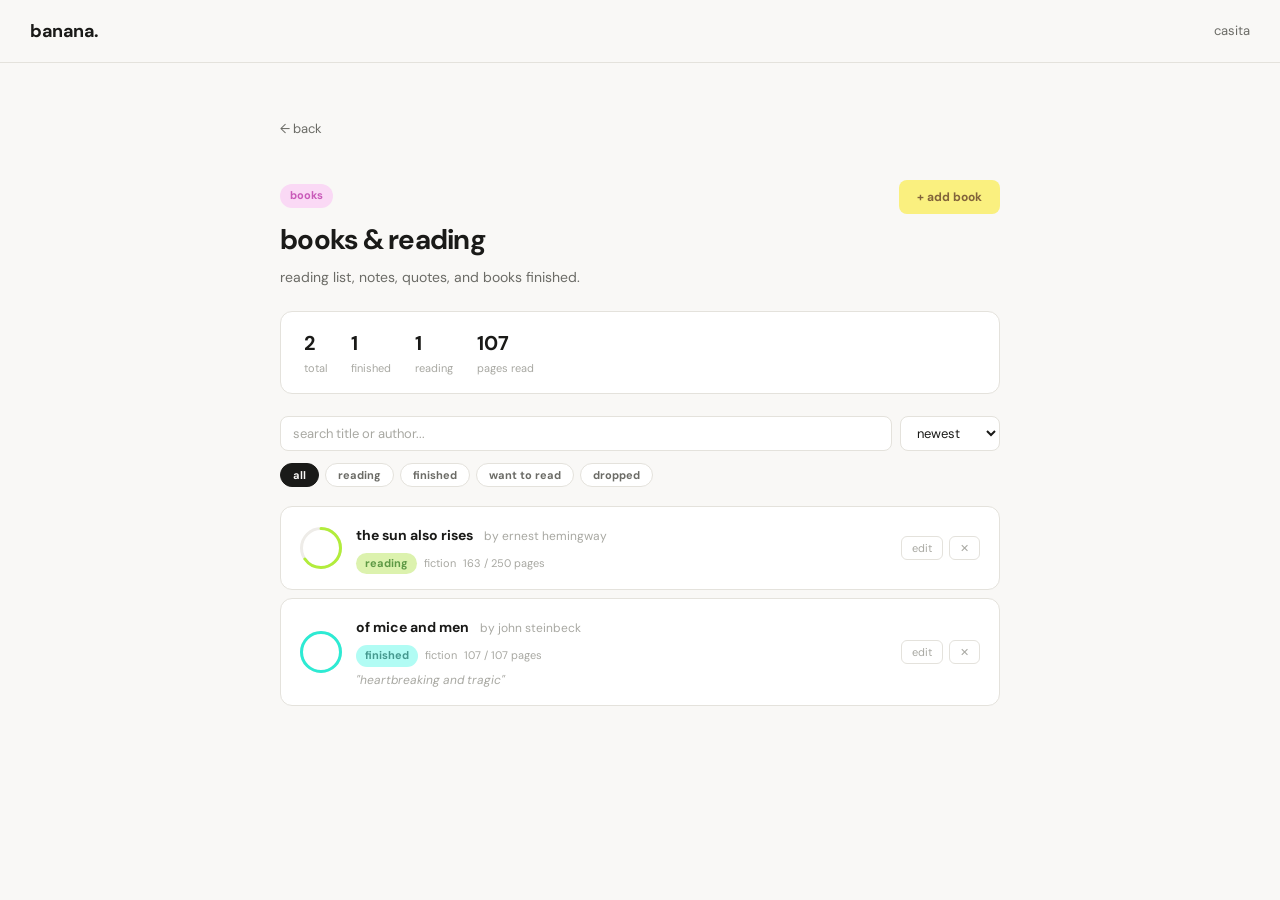
==== books.html @ e79d62d3 "books.html" ====
<!DOCTYPE html>
<html lang="en">
<head>
  <meta charset="UTF-8" />
  <meta name="viewport" content="width=device-width, initial-scale=1.0" />
  <title>banana — books</title>
  <link href="https://fonts.googleapis.com/css2?family=DM+Sans:wght@400;700&display=swap" rel="stylesheet" />
  <link rel="stylesheet" href="style.css" />

  <style>
    *, *::before, *::after {
      box-sizing: border-box; margin: 0; padding: 0;
      text-transform: lowercase;
    }

    :root {
      --font: 'DM Sans', sans-serif;
      --bg: #f9f8f6;
      --surface: #ffffff;
      --border: #e4e2dc;
      --text-primary: #1a1a18;
      --text-secondary: #6b6b66;
      --text-muted: #a8a8a2;
      --books-bg: #fad9f5;
      --books-text: #c95bb9;
      --btn-add-bg: #faf07f;
      --btn-add-text: #82643b;
      
      /* status colors */
      --reading-bg: #dcf2ae; --reading-text: #5e9945;
      --finished-bg: #b1fcf4; --finished-text: #45998f;
      --want-bg: #fad9f5;     --want-text: #c95bb9;
      --dropped-bg: #f1f1ef;  --dropped-text: #6b6b66;
    }

    html { font-family: var(--font); background: var(--bg); color: var(--text-primary); font-size: 15px; line-height: 1.6; }
    body { min-height: 100vh; padding-bottom: 80px; }

    nav {
      display: flex; align-items: center; justify-content: space-between;
      padding: 1.1rem 2rem;
      border-bottom: 1px solid var(--border);
      background: var(--bg);
      position: sticky; top: 0; z-index: 10;
    }
    .nav-logo { font-size: 18px; font-weight: 700; color: var(--text-primary); text-decoration: none; letter-spacing: -0.5px; }
    .nav-links { display: flex; gap: 1.5rem; }
    .nav-links a { font-size: 13px; color: var(--text-secondary); text-decoration: none; transition: color .15s; }
    .nav-links a:hover { color: var(--text-primary); }
    .back-link { display: inline-block; font-size: 13px; color: var(--text-secondary); text-decoration: none; transition: color .15s; margin-bottom: 1.5rem; }
    .back-link:hover { color: var(--text-primary); }

    .page { max-width: 780px; margin: 0 auto; padding: 2.5rem 2rem; }

    .section-header { margin-bottom: 2rem; }
    .section-label {
      display: inline-block; font-size: 11px; font-weight: 700;
      padding: 3px 10px; border-radius: 20px; margin-bottom: 10px;
      background: var(--books-bg); color: var(--books-text);
    }
    .section-header h1 { font-size: 28px; font-weight: 700; letter-spacing: -0.75px; margin-bottom: 4px; }
    .section-header p { font-size: 14px; color: var(--text-secondary); }

    .header-row { display: flex; align-items: flex-start; justify-content: space-between; gap: 16px; flex-wrap: wrap; margin-bottom: 1.5rem; }

    .stats {
      display: flex; gap: 24px; flex-wrap: wrap;
      background: var(--surface); border: 1px solid var(--border);
      border-radius: 12px; padding: 1rem 1.5rem;
      margin-bottom: 1.5rem;
    }
    .stat-num { font-size: 20px; font-weight: 700; }
    .stat-label { font-size: 11px; color: var(--text-muted); margin-top: 1px; }

    .controls { display: flex; gap: 8px; flex-wrap: wrap; margin-bottom: 12px; }
    .controls input, .controls select {
      background: var(--surface); border: 1px solid var(--border);
      border-radius: 8px; padding: 7px 12px;
      color: var(--text-primary); font-family: var(--font); font-size: 13px;
      outline: none; cursor: pointer; transition: border-color .15s;
    }
    .controls input { flex-grow: 1; min-width: 140px; cursor: text; }
    .controls input:focus, .controls select:focus { border-color: #c8c6c0; }
    .controls input::placeholder { color: var(--text-muted); }

    .filters { display: flex; gap: 6px; flex-wrap: wrap; margin-bottom: 1.25rem; }
    .pill {
      font-size: 11px; font-weight: 700; padding: 4px 12px;
      border-radius: 20px; border: 1px solid var(--border);
      color: var(--text-secondary); background: var(--surface);
      font-family: var(--font); cursor: pointer; transition: all .15s;
      text-transform: lowercase;
    }
    .pill:hover { border-color: #c8c6c0; color: var(--text-primary); }
    .pill.active { background: var(--text-primary); color: var(--bg); border-color: var(--text-primary); }

    .book-list { display: flex; flex-direction: column; gap: 8px; }

    .book-card {
      background: var(--surface); border: 1px solid var(--border);
      border-radius: 12px; padding: 1rem 1.25rem;
      display: flex; gap: 14px; align-items: center;
      transition: border-color .15s, transform .1s;
    }
    .book-card:hover { border-color: #c8c6c0; transform: translateY(-1px); }

    .ring-bg  { fill: none; stroke: #eeece8; }
    .ring-fill { fill: none; stroke-linecap: round; transition: stroke-dashoffset .5s ease; }

    .book-info { flex: 1; min-width: 0; }
    .book-title { font-weight: 700; font-size: 14px; color: var(--text-primary); }
    .book-author { font-size: 12px; color: var(--text-muted); margin-left: 7px; }
    .book-meta { display: flex; gap: 7px; margin-top: 5px; flex-wrap: wrap; align-items: center; }

    .tag {
      display: inline-block; font-size: 11px; font-weight: 700;
      padding: 2px 9px; border-radius: 20px; text-transform: lowercase;
    }
    .tag-reading  { background: var(--reading-bg);  color: var(--reading-text); }
    .tag-finished { background: var(--finished-bg); color: var(--finished-text); }
    .tag-want     { background: var(--want-bg);     color: var(--want-text); }
    .tag-dropped  { background: var(--dropped-bg);  color: var(--dropped-text); }

    .book-genre, .book-pages { font-size: 11px; color: var(--text-muted); }
    .book-notes { font-size: 12px; color: var(--text-muted); font-style: italic; margin-top: 4px; }

    .book-actions { display: flex; gap: 6px; flex-shrink: 0; }
    .btn-sm {
      background: transparent; border: 1px solid var(--border); border-radius: 6px;
      padding: 4px 10px; color: var(--text-muted); font-family: var(--font);
      font-size: 11px; cursor: pointer; transition: all .15s; text-transform: lowercase;
    }
    .btn-sm:hover { color: var(--text-primary); border-color: #c8c6c0; }
    .btn-sm.del:hover { color: #c0392b; border-color: #c0392b; }

    .empty { text-align: center; color: var(--text-muted); padding: 50px 0; font-size: 13px; }

    .btn-add {
      background: var(--btn-add-bg); color: var(--btn-add-text);
      border: none; border-radius: 8px; padding: 9px 18px;
      font-family: var(--font); font-weight: 700; font-size: 12px;
      cursor: pointer; transition: opacity .15s; white-space: nowrap;
      text-transform: lowercase;
    }
    .btn-add:hover { opacity: .8; }

    .overlay {
      position: fixed; inset: 0; background: rgba(26,26,24,.4);
      display: flex; align-items: center; justify-content: center;
      z-index: 100; padding: 20px;
      opacity: 0; pointer-events: none; transition: opacity .2s;
    }
    .overlay.open { opacity: 1; pointer-events: all; }

    .modal {
      background: var(--surface); border: 1px solid var(--border);
      border-radius: 14px; padding: 28px;
      width: 100%; max-width: 440px; max-height: 90vh; overflow-y: auto;
      transform: translateY(10px); transition: transform .2s;
    }
    .overlay.open .modal { transform: translateY(0); }

    .modal h2 { font-size: 18px; font-weight: 700; margin-bottom: 20px; color: var(--text-primary); }

    .field { margin-bottom: 14px; }
    .field label { display: block; font-size: 11px; color: var(--text-muted); margin-bottom: 5px; letter-spacing: 0.2px; }
    .field input, .field select, .field textarea {
      width: 100%; background: var(--bg); border: 1px solid var(--border);
      border-radius: 8px; padding: 8px 11px;
      color: var(--text-primary); font-family: var(--font); font-size: 13px;
      outline: none; transition: border-color .15s;
    }
    .field input:focus, .field select:focus, .field textarea:focus { border-color: #c8c6c0; }
    .field textarea { resize: vertical; }
    .field input[type="range"] { padding: 0; border: none; background: transparent; accent-color: var(--btn-add-text); }

    .field-row { display: grid; grid-template-columns: 1fr 1fr; gap: 12px; }

    .modal-actions { display: flex; gap: 8px; margin-top: 20px; }
    .btn-submit {
      flex: 1; background: var(--btn-add-bg); color: var(--btn-add-text);
      border: none; border-radius: 8px; padding: 10px;
      font-family: var(--font); font-weight: 700; font-size: 13px;
      cursor: pointer; transition: opacity .15s; text-transform: lowercase;
    }
    .btn-submit:hover { opacity: .8; }
    .btn-cancel {
      background: var(--bg); color: var(--text-secondary); border: 1px solid var(--border);
      border-radius: 8px; padding: 10px 16px; font-family: var(--font);
      font-size: 13px; cursor: pointer; text-transform: lowercase;
    }
    .btn-cancel:hover { border-color: #c8c6c0; }

    @media (max-width: 500px) {
      .page { padding: 1.5rem 1.25rem; }
      nav { padding: 1rem 1.25rem; }
      .field-row { grid-template-columns: 1fr; }
    }
  </style>
</head>
<body>

<nav>
  <a class="nav-logo" href="index.html">banana.</a>
  <div class="nav-links">
    <a href="index.html">casita</a>
  </div>
</nav>

<div class="page">

  <a href="index.html" class="back-link">← back</a>

  <div class="header-row">
    <div class="section-header" style="margin-bottom:0">
      <span class="section-label">books</span>
      <h1>books & reading</h1>
      <p>reading list, notes, quotes, and books finished.</p>
    </div>
    <button class="btn-add" onclick="openModal()" style="margin-top:18px">+ add book</button>
  </div>

  <div class="stats">
    <div><div class="stat-num" id="stat-total">0</div><div class="stat-label">total</div></div>
    <div><div class="stat-num" id="stat-finished">0</div><div class="stat-label">finished</div></div>
    <div><div class="stat-num" id="stat-reading">0</div><div class="stat-label">reading</div></div>
    <div><div class="stat-num" id="stat-pages">0</div><div class="stat-label">pages read</div></div>
  </div>

  <div class="controls">
    <input type="text" id="search-input" placeholder="search title or author..." oninput="render()" />
    <select id="sort-select" onchange="render()">
      <option value="dateAdded">newest</option>
      <option value="title">title a–z</option>
      <option value="progress">progress</option>
    </select>
  </div>

  <div class="filters">
    <button class="pill active" data-filter="all" onclick="setFilter(this)">all</button>
    <button class="pill" data-filter="reading" onclick="setFilter(this)">reading</button>
    <button class="pill" data-filter="finished" onclick="setFilter(this)">finished</button>
    <button class="pill" data-filter="want to read" onclick="setFilter(this)">want to read</button>
    <button class="pill" data-filter="dropped" onclick="setFilter(this)">dropped</button>
  </div>

  <div class="book-list" id="book-list"></div>

</div>

<!-- modal -->
<div class="overlay" id="overlay" onclick="handleOverlayClick(event)">
  <div class="modal">
    <h2 id="modal-title">add a book</h2>

    <div class="field">
      <label>title *</label>
      <input type="text" id="f-title" placeholder="book title" />
    </div>
    <div class="field">
      <label>author</label>
      <input type="text" id="f-author" placeholder="author name" />
    </div>
    <div class="field-row">
      <div class="field">
        <label>genre</label>
        <select id="f-genre">
          <option>fiction</option><option>nonfiction</option><option>memoir</option>
          <option>sci-fi</option><option>fantasy</option><option>mystery</option>
          <option>romance</option><option>history</option><option>self-help</option>
          <option>poetry</option><option>nursing</option><option>other</option>
        </select>
      </div>
      <div class="field">
        <label>status</label>
        <select id="f-status">
          <option value="want to read">want to read</option>
          <option value="reading">reading</option>
          <option value="finished">finished</option>
          <option value="dropped">dropped</option>
        </select>
      </div>
    </div>
    <div class="field">
      <label>total pages</label>
      <input type="number" id="f-pages" placeholder="e.g. 320" min="0" />
    </div>
    <div class="field">
      <label id="progress-label">progress — 0%</label>
      <input type="range" id="f-progress" min="0" max="100" value="0"
        oninput="document.getElementById('progress-label').textContent = 'progress — ' + this.value + '%'" />
    </div>
    <div class="field">
      <label>notes</label>
      <textarea id="f-notes" rows="3" placeholder="thoughts, quotes, feelings..."></textarea>
    </div>

    <div class="modal-actions">
      <button class="btn-submit" id="btn-submit" onclick="submitForm()">add to log</button>
      <button class="btn-cancel" onclick="closeModal()">cancel</button>
    </div>
  </div>
</div>

<script>
  const STORAGE_KEY = 'banana-books';
  let books = [], editId = null, activeFilter = 'all', nextId = 1;

  function load() {
    try {
      const raw = localStorage.getItem(STORAGE_KEY);
      if (raw) {
        books = JSON.parse(raw);
        nextId = Math.max(...books.map(b => b.id), 0) + 1;
      } else {
        books = [
          { id: 1, title: "Of Mice and Men", author: "John Steinbeck", genre: "fiction", status: "finished", progress: 100, totalPages: 107, notes: "heartbreaking and tragic", dateAdded: "2026-01-10" },
          { id: 2, title: "The Sun Also Rises", author: "Ernest Hemingway", genre: "fiction", status: "reading", progress: 65, totalPages: 250, notes: "", dateAdded: "2026-04-27" },
        ];
        nextId = 3; save();
      }
    } catch(e) { books = []; }
  }

  function save() { localStorage.setItem(STORAGE_KEY, JSON.stringify(books)); }

  function setFilter(el) {
    document.querySelectorAll('.pill').forEach(p => p.classList.remove('active'));
    el.classList.add('active');
    activeFilter = el.dataset.filter;
    render();
  }

  function ring(pct) {
    const size = 42, stroke = 3, r = (size - stroke) / 2;
    const circ = 2 * Math.PI * r;
    const offset = circ - (pct / 100) * circ;
    const color = pct === 100 ? '#2debd4' : '#b2ed3b';
    return `<svg width="${size}" height="${size}" style="transform:rotate(-90deg);flex-shrink:0">
      <circle class="ring-bg" cx="${size/2}" cy="${size/2}" r="${r}" stroke-width="${stroke}"/>
      <circle class="ring-fill" cx="${size/2}" cy="${size/2}" r="${r}" stroke="${color}" stroke-width="${stroke}"
        stroke-dasharray="${circ}" stroke-dashoffset="${offset}"/>
    </svg>`;
  }

  function tagClass(s) {
    return { reading:'tag-reading', finished:'tag-finished', 'want to read':'tag-want', dropped:'tag-dropped' }[s] || '';
  }

  function render() {
    const search = document.getElementById('search-input').value.toLowerCase();
    const sort   = document.getElementById('sort-select').value;
    let visible  = books
      .filter(b => activeFilter === 'all' || b.status === activeFilter)
      .filter(b => b.title.toLowerCase().includes(search) || (b.author||'').toLowerCase().includes(search));
    visible.sort((a,b) => {
      if (sort === 'dateAdded') return b.dateAdded.localeCompare(a.dateAdded);
      if (sort === 'title')     return a.title.localeCompare(b.title);
      if (sort === 'progress')  return b.progress - a.progress;
    });

    const list = document.getElementById('book-list');
    list.innerHTML = visible.length === 0
      ? '<div class="empty">no books here yet.</div>'
      : visible.map(b => {
          const pagesText = b.totalPages > 0
            ? `${b.status==='finished' ? b.totalPages : Math.round(b.totalPages * b.progress / 100)} / ${b.totalPages} pages`
            : '';
          return `<div class="book-card">
            ${ring(b.progress)}
            <div class="book-info">
              <div>
                <span class="book-title">${b.title}</span>
                ${b.author ? `<span class="book-author">by ${b.author}</span>` : ''}
              </div>
              <div class="book-meta">
                <span class="tag ${tagClass(b.status)}">${b.status}</span>
                ${b.genre ? `<span class="book-genre">${b.genre}</span>` : ''}
                ${pagesText ? `<span class="book-pages">${pagesText}</span>` : ''}
              </div>
              ${b.notes ? `<div class="book-notes">"${b.notes}"</div>` : ''}
            </div>
            <div class="book-actions">
              <button class="btn-sm" onclick="openEdit(${b.id})">edit</button>
              <button class="btn-sm del" onclick="deleteBook(${b.id})">✕</button>
            </div>
          </div>`;
        }).join('');

    document.getElementById('stat-total').textContent    = books.length;
    document.getElementById('stat-finished').textContent = books.filter(b=>b.status==='finished').length;
    document.getElementById('stat-reading').textContent  = books.filter(b=>b.status==='reading').length;
    document.getElementById('stat-pages').textContent    = books.reduce((s,b)=>s+(b.status==='finished'?(b.totalPages||0):0),0).toLocaleString();
  }

  function openModal() {
    editId = null;
    document.getElementById('modal-title').textContent  = 'add a book';
    document.getElementById('btn-submit').textContent   = 'add to log';
    document.getElementById('f-title').value    = '';
    document.getElementById('f-author').value   = '';
    document.getElementById('f-genre').value    = 'fiction';
    document.getElementById('f-status').value   = 'want to read';
    document.getElementById('f-pages').value    = '';
    document.getElementById('f-progress').value = 0;
    document.getElementById('progress-label').textContent = 'progress — 0%';
    document.getElementById('f-notes').value    = '';
    document.getElementById('overlay').classList.add('open');
    document.getElementById('f-title').focus();
  }

  function openEdit(id) {
    const b = books.find(x=>x.id===id); if (!b) return;
    editId = id;
    document.getElementById('modal-title').textContent  = 'edit book';
    document.getElementById('btn-submit').textContent   = 'save changes';
    document.getElementById('f-title').value    = b.title;
    document.getElementById('f-author').value   = b.author||'';
    document.getElementById('f-genre').value    = b.genre||'fiction';
    document.getElementById('f-status').value   = b.status;
    document.getElementById('f-pages').value    = b.totalPages||'';
    document.getElementById('f-progress').value = b.progress||0;
    document.getElementById('progress-label').textContent = 'progress — '+(b.progress||0)+'%';
    document.getElementById('f-notes').value    = b.notes||'';
    document.getElementById('overlay').classList.add('open');
  }

  function closeModal() { document.getElementById('overlay').classList.remove('open'); }
  function handleOverlayClick(e) { if (e.target===document.getElementById('overlay')) closeModal(); }

  function submitForm() {
    const title = document.getElementById('f-title').value.trim();
    if (!title) { document.getElementById('f-title').focus(); return; }
    const entry = {
      title,
      author:     document.getElementById('f-author').value.trim(),
      genre:      document.getElementById('f-genre').value,
      status:     document.getElementById('f-status').value,
      totalPages: parseInt(document.getElementById('f-pages').value)||0,
      progress:   parseInt(document.getElementById('f-progress').value)||0,
      notes:      document.getElementById('f-notes').value.trim(),
    };
    if (editId !== null) {
      books = books.map(b => b.id===editId ? {...b,...entry} : b);
    } else {
      books.push({...entry, id: nextId++, dateAdded: new Date().toISOString().slice(0,10)});
    }
    save(); closeModal(); render();
  }

  function deleteBook(id) { books = books.filter(b=>b.id!==id); save(); render(); }

  load(); render();
</script>
</body>
</html>
---- style.css ----
/* banana — shared styles */

@import url('https://fonts.googleapis.com/css2?family=DM+Sans:wght@400;700&display=swap');

*, *::before, *::after {
  box-sizing: border-box;
  margin: 0;
  padding: 0;
  text-transform: lowercase;
}

:root {
  --font: 'DM Sans', sans-serif;
  --bg: #f9f8f6;
  --surface: #ffffff;
  --border: #e4e2dc;
  --text-primary: #1a1a18;
  --text-secondary: #6b6b66;
  --text-muted: #a8a8a2;

  /* section accent colors */
  --health-bg: #EAF3DE;
  --health-text: #3B6D11;
  --work-bg: #E6F1FB;
  --work-text: #185FA5;
  --projects-bg: #EEEDFE;
  --projects-text: #3C3489;
  --goals-bg: #FAEEDA;
  --goals-text: #854F0B;
  --books-bg: #fad9f5;
  --books-text: #c95bb9;
}

body {
  font-family: var(--font);
  background: var(--bg);
  color: var(--text-primary);
  font-size: 16px;
  line-height: 1.6;
  min-height: 100vh;
}

/* layout */
.page {
  max-width: 780px;
  margin: 0 auto;
  padding: 0 2rem 2.5rem;
}

/* nav */
nav {
  display: flex;
  align-items: center;
  justify-content: space-between;
  padding: 1.1rem 2rem;
  border-bottom: 1px solid var(--border);
  background: var(--bg);
  position: sticky;
  top: 0;
  z-index: 10;
  margin-bottom: 0;
}

.nav-logo {
  font-size: 18px;
  font-weight: 700;
  color: var(--text-primary);
  text-decoration: none;
  letter-spacing: -0.5px;
}

.nav-links {
  display: flex;
  gap: 1.5rem;
}

.nav-links a {
  font-size: 13px;
  color: var(--text-secondary);
  text-decoration: none;
  transition: color 0.15s;
}

.nav-links a:hover {
  color: var(--text-primary);
}

/* datetime bar */
.datetime-bar {
  display: flex;
  align-items: baseline;
  gap: 12px;
  padding: 1rem 1.5rem;
  background: var(--surface);
  border: 1px solid var(--border);
  border-radius: 12px;
  margin-bottom: 2.5rem;
}

.dt-time {
  font-size: 30px;
  font-weight: 700;
  color: var(--text-primary);
  letter-spacing: -1px;
  font-variant-numeric: tabular-nums;
}

.dt-sep {
  font-size: 22px;
  color: var(--border);
}

.dt-date {
  font-size: 14px;
  color: var(--text-secondary);
}

/* page header */
.page-header {
  margin-bottom: 2.5rem;
}

.page-header h1 {
  font-size: 30px;
  font-weight: 700;
  color: var(--text-primary);
  letter-spacing: -0.75px;
  margin-bottom: 4px;
}

.page-header p {
  font-size: 15px;
  color: var(--text-secondary);
}

/* cards grid */
.grid {
  display: grid;
  grid-template-columns: repeat(auto-fit, minmax(200px, 1fr));
  gap: 14px;
}

.card {
  background: var(--surface);
  border: 1px solid var(--border);
  border-radius: 12px;
  padding: 1.25rem;
  cursor: pointer;
  text-decoration: none;
  display: block;
  transition: border-color 0.15s, transform 0.1s;
}

.card:hover {
  border-color: #c8c6c0;
  transform: translateY(-1px);
}

.card-title {
  font-size: 15px;
  font-weight: 700;
  color: var(--text-primary);
  margin-bottom: 6px;
}

.card-desc {
  font-size: 12px;
  color: var(--text-secondary);
  line-height: 1.55;
  margin-bottom: 16px;
}

/* tags */
.tag {
  display: inline-block;
  font-size: 11px;
  font-weight: 700;
  padding: 3px 10px;
  border-radius: 20px;
}

.tag-health   { background: var(--health-bg);   color: var(--health-text); }
.tag-work     { background: var(--work-bg);     color: var(--work-text); }
.tag-projects { background: var(--projects-bg); color: var(--projects-text); }
.tag-goals    { background: var(--goals-bg);    color: var(--goals-text); }
.tag-books    { background: var(--books-bg);    color: var(--books-text); }
.tag-nursing  { background: #E6F1FB;            color: #185FA5; }

/* section page header accent bar */
.section-header {
  margin-bottom: 2rem;
  margin-top: 1.25rem;
}

.section-label {
  display: inline-block;
  font-size: 11px;
  font-weight: 700;
  padding: 3px 10px;
  border-radius: 20px;
  margin-bottom: 10px;
}

.section-header h1 {
  font-size: 30px;
  font-weight: 700;
  color: var(--text-primary);
  letter-spacing: -0.75px;
  margin-bottom: 4px;
}

.section-header p {
  font-size: 15px;
  color: var(--text-secondary);
}

/* back link */
.back-link {
  display: inline-flex;
  align-items: center;
  gap: 6px;
  font-size: 13px;
  color: var(--text-secondary);
  text-decoration: none;
  margin-top: 1.25rem;
  margin-bottom: 0.75rem;
  transition: color 0.15s;
}

.back-link:hover {
  color: var(--text-primary);
}

/* content surface */
.surface {
  background: var(--surface);
  border: 1px solid var(--border);
  border-radius: 12px;
  padding: 1.5rem;
  margin-bottom: 1rem;
}

.surface h2 {
  font-size: 16px;
  font-weight: 700;
  color: var(--text-primary);
  margin-bottom: 0.75rem;
}

.surface p {
  font-size: 14px;
  color: var(--text-secondary);
  line-height: 1.6;
}

/* divider */
hr {
  border: none;
  border-top: 1px solid var(--border);
  margin: 1.5rem 0;
}

/* responsive */
@media (max-width: 480px) {
  .page { padding: 0 1.25rem 2.5rem; }
  nav { padding: 1rem 1.25rem; }
  .dt-time { font-size: 24px; }
  .page-header h1 { font-size: 24px; }
}
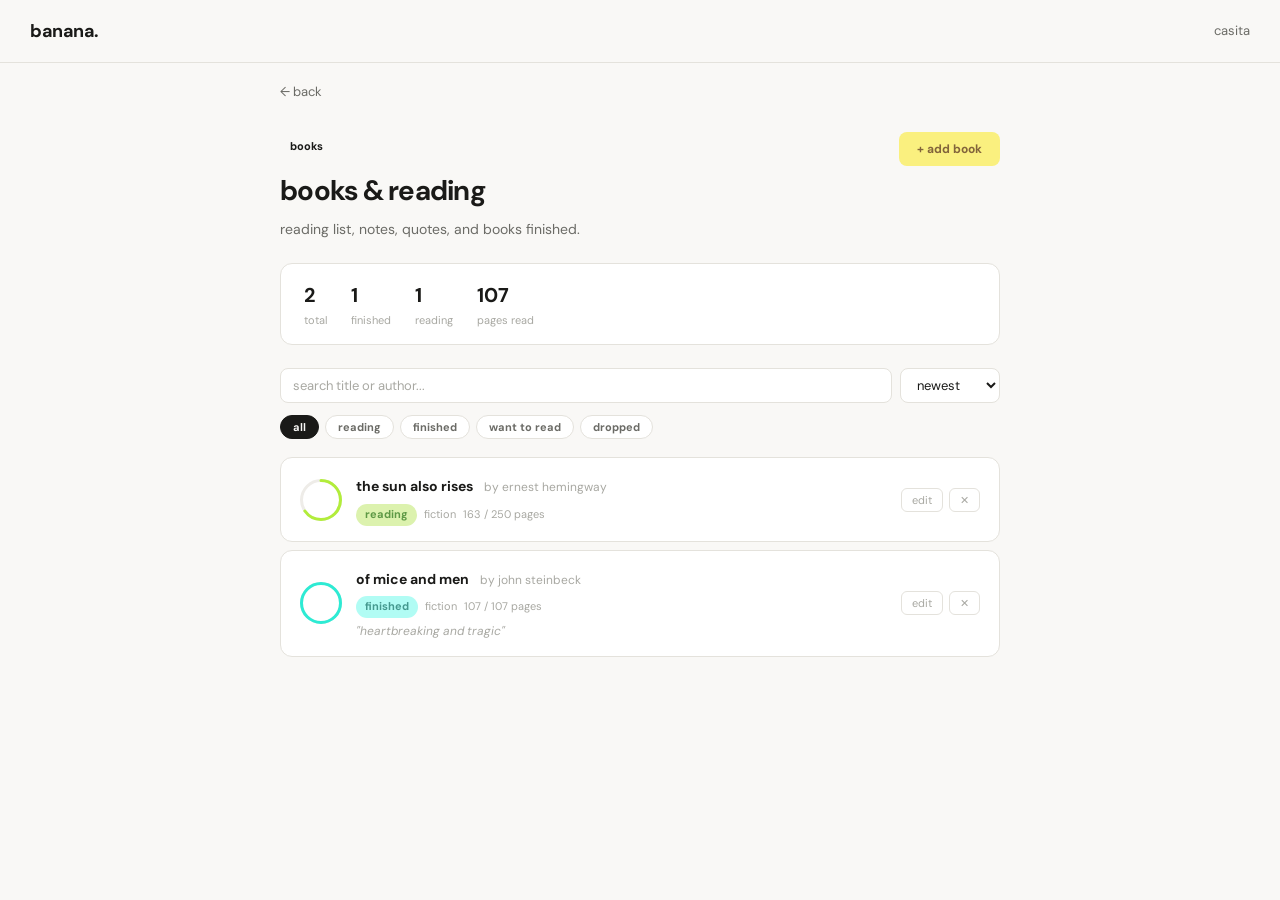
==== commit 65d69e54: "books.html" ====
--- a/books.html
+++ b/books.html
@@ -36,28 +36,7 @@
     html { font-family: var(--font); background: var(--bg); color: var(--text-primary); font-size: 15px; line-height: 1.6; }
     body { min-height: 100vh; padding-bottom: 80px; }
 
-    nav {
-      display: flex; align-items: center; justify-content: space-between;
-      padding: 1.1rem 2rem;
-      border-bottom: 1px solid var(--border);
-      background: var(--bg);
-      position: sticky; top: 0; z-index: 10;
-    }
-    .nav-logo { font-size: 18px; font-weight: 700; color: var(--text-primary); text-decoration: none; letter-spacing: -0.5px; }
-    .nav-links { display: flex; gap: 1.5rem; }
-    .nav-links a { font-size: 13px; color: var(--text-secondary); text-decoration: none; transition: color .15s; }
-    .nav-links a:hover { color: var(--text-primary); }
-    .back-link { display: inline-block; font-size: 13px; color: var(--text-secondary); text-decoration: none; transition: color .15s; margin-bottom: 1.5rem; }
-    .back-link:hover { color: var(--text-primary); }
-
-    .page { max-width: 780px; margin: 0 auto; padding: 2.5rem 2rem; }
-
-    .section-header { margin-bottom: 2rem; }
-    .section-label {
-      display: inline-block; font-size: 11px; font-weight: 700;
-      padding: 3px 10px; border-radius: 20px; margin-bottom: 10px;
-      background: var(--books-bg); color: var(--books-text);
-    }
+    
     .section-header h1 { font-size: 28px; font-weight: 700; letter-spacing: -0.75px; margin-bottom: 4px; }
     .section-header p { font-size: 14px; color: var(--text-secondary); }
 
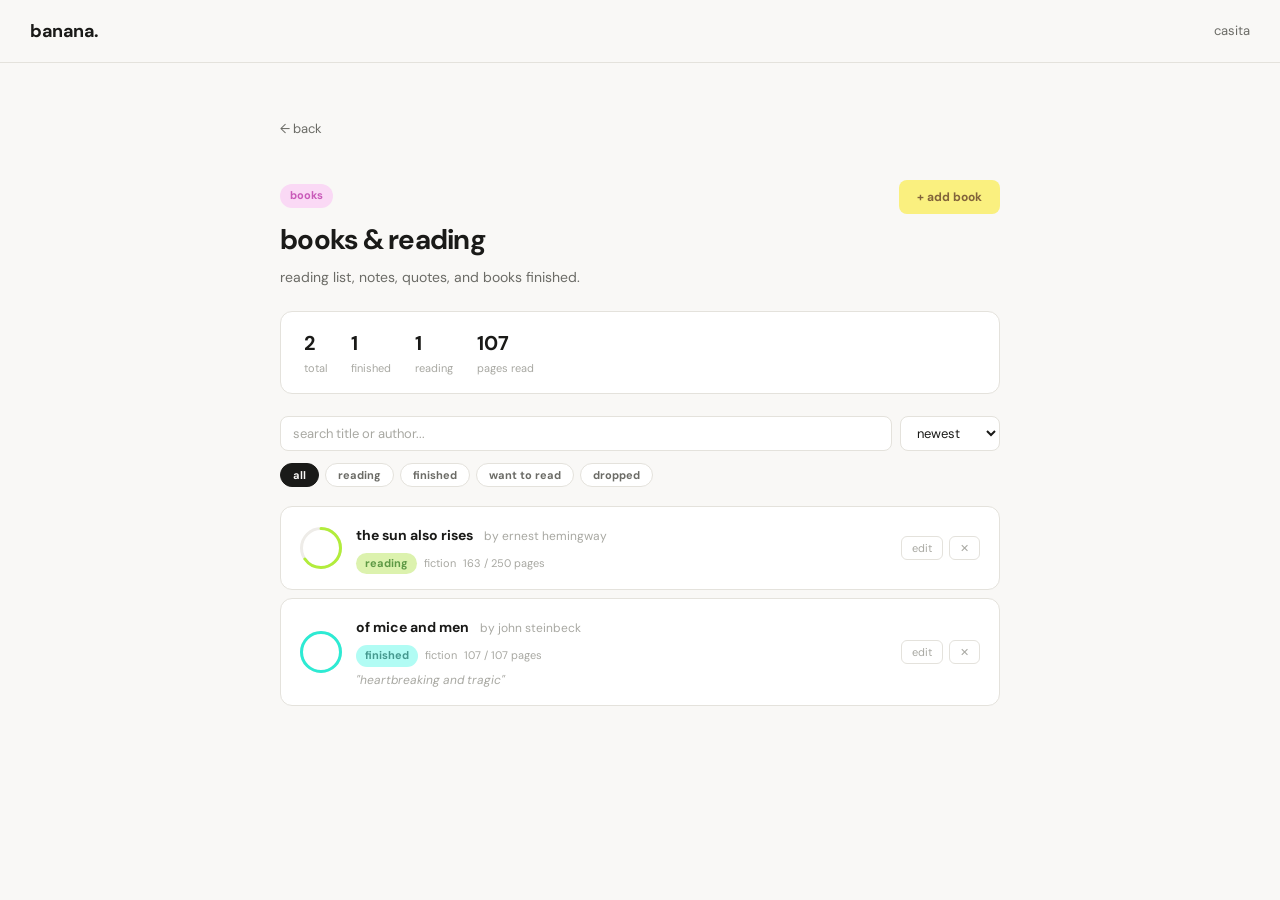
==== commit 4bbd901d: "books.html" ====
--- a/books.html
+++ b/books.html
@@ -36,7 +36,28 @@
     html { font-family: var(--font); background: var(--bg); color: var(--text-primary); font-size: 15px; line-height: 1.6; }
     body { min-height: 100vh; padding-bottom: 80px; }
 
-    
+    nav {
+      display: flex; align-items: center; justify-content: space-between;
+      padding: 1.1rem 2rem;
+      border-bottom: 1px solid var(--border);
+      background: var(--bg);
+      position: sticky; top: 0; z-index: 10;
+    }
+    .nav-logo { font-size: 18px; font-weight: 700; color: var(--text-primary); text-decoration: none; letter-spacing: -0.5px; }
+    .nav-links { display: flex; gap: 1.5rem; }
+    .nav-links a { font-size: 13px; color: var(--text-secondary); text-decoration: none; transition: color .15s; }
+    .nav-links a:hover { color: var(--text-primary); }
+    .back-link { display: inline-block; font-size: 13px; color: var(--text-secondary); text-decoration: none; transition: color .15s; margin-bottom: 1.5rem; }
+    .back-link:hover { color: var(--text-primary); }
+
+    .page { max-width: 780px; margin: 0 auto; padding: 2.5rem 2rem; }
+
+    .section-header { margin-bottom: 2rem; }
+    .section-label {
+      display: inline-block; font-size: 11px; font-weight: 700;
+      padding: 3px 10px; border-radius: 20px; margin-bottom: 10px;
+      background: var(--books-bg); color: var(--books-text);
+    }
     .section-header h1 { font-size: 28px; font-weight: 700; letter-spacing: -0.75px; margin-bottom: 4px; }
     .section-header p { font-size: 14px; color: var(--text-secondary); }
 
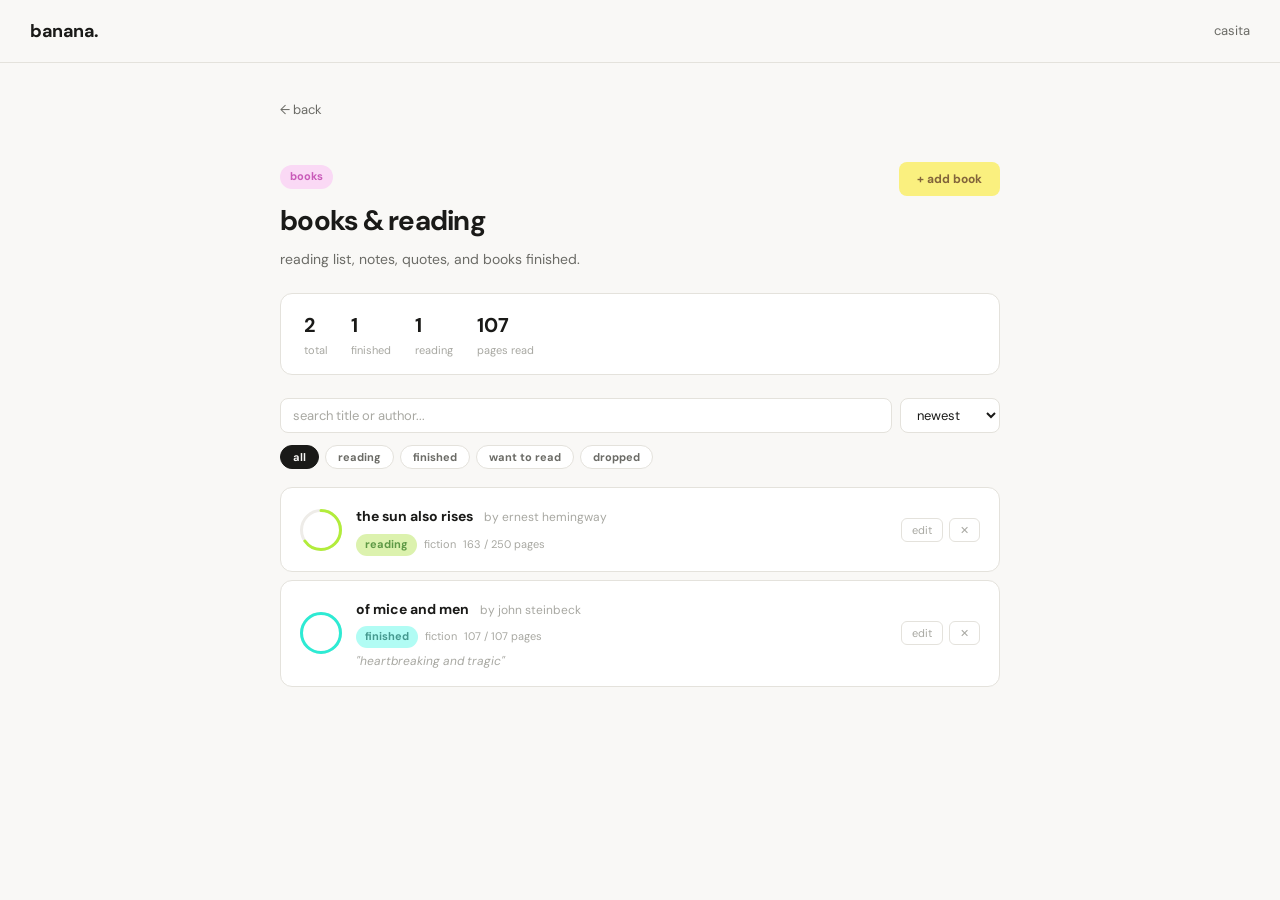
==== commit 558d6c02: "books.html" ====
--- a/books.html
+++ b/books.html
@@ -50,7 +50,8 @@
     .back-link { display: inline-block; font-size: 13px; color: var(--text-secondary); text-decoration: none; transition: color .15s; margin-bottom: 1.5rem; }
     .back-link:hover { color: var(--text-primary); }
 
-    .page { max-width: 780px; margin: 0 auto; padding: 2.5rem 2rem; }
+    .page { max-width: 780px; margin: 0 auto; padding: 1.25rem 2rem 2.5rem; }
+
 
     .section-header { margin-bottom: 2rem; }
     .section-label {
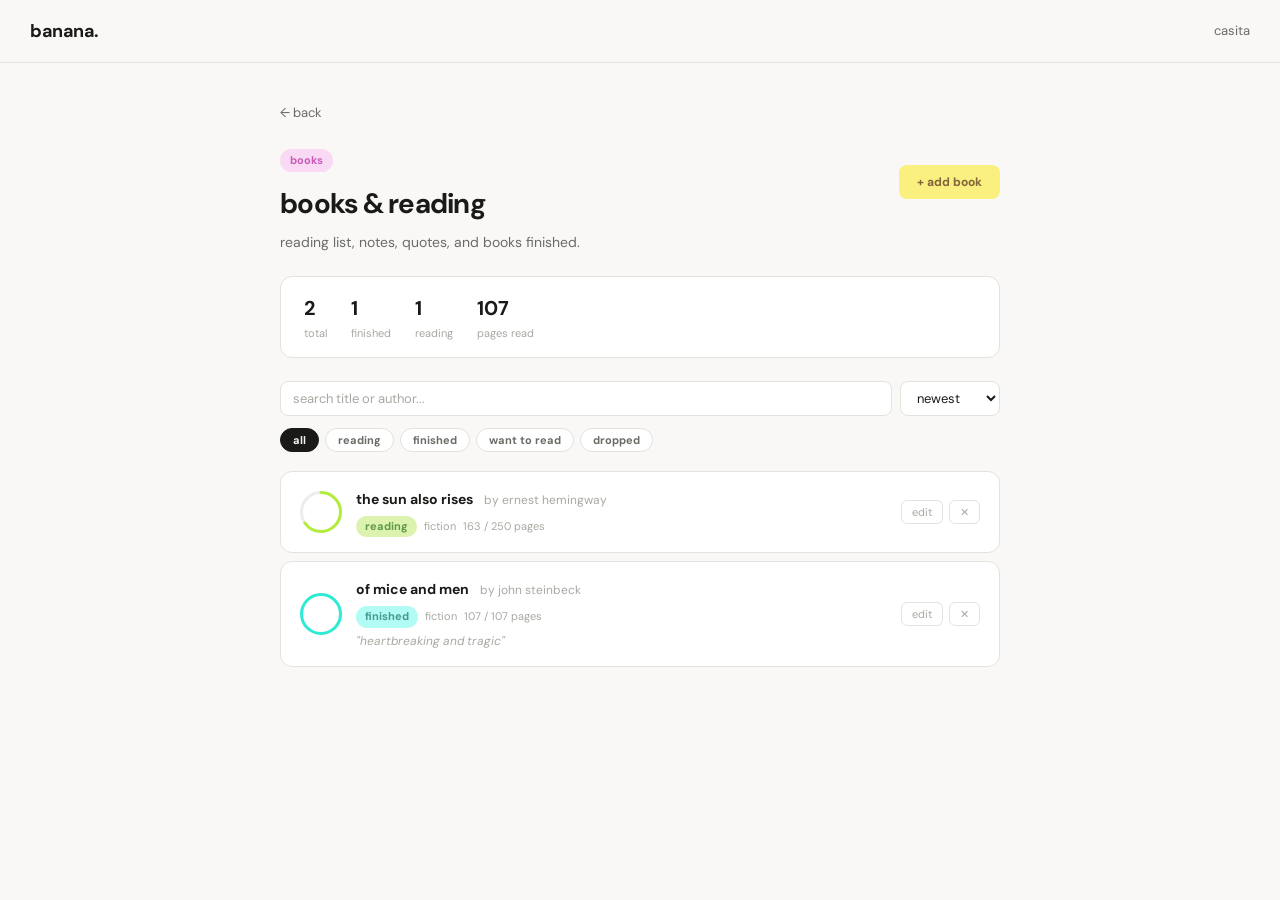
==== commit 9aad6849: "books.html" ====
--- a/books.html
+++ b/books.html
@@ -5,8 +5,6 @@
   <meta name="viewport" content="width=device-width, initial-scale=1.0" />
   <title>banana — books</title>
   <link href="https://fonts.googleapis.com/css2?family=DM+Sans:wght@400;700&display=swap" rel="stylesheet" />
-  <link rel="stylesheet" href="style.css" />
-
   <style>
     *, *::before, *::after {
       box-sizing: border-box; margin: 0; padding: 0;
@@ -50,8 +48,7 @@
     .back-link { display: inline-block; font-size: 13px; color: var(--text-secondary); text-decoration: none; transition: color .15s; margin-bottom: 1.5rem; }
     .back-link:hover { color: var(--text-primary); }
 
-    .page { max-width: 780px; margin: 0 auto; padding: 1.25rem 2rem 2.5rem; }
-
+    .page { max-width: 780px; margin: 0 auto; padding: 2.5rem 2rem; }
 
     .section-header { margin-bottom: 2rem; }
     .section-label {
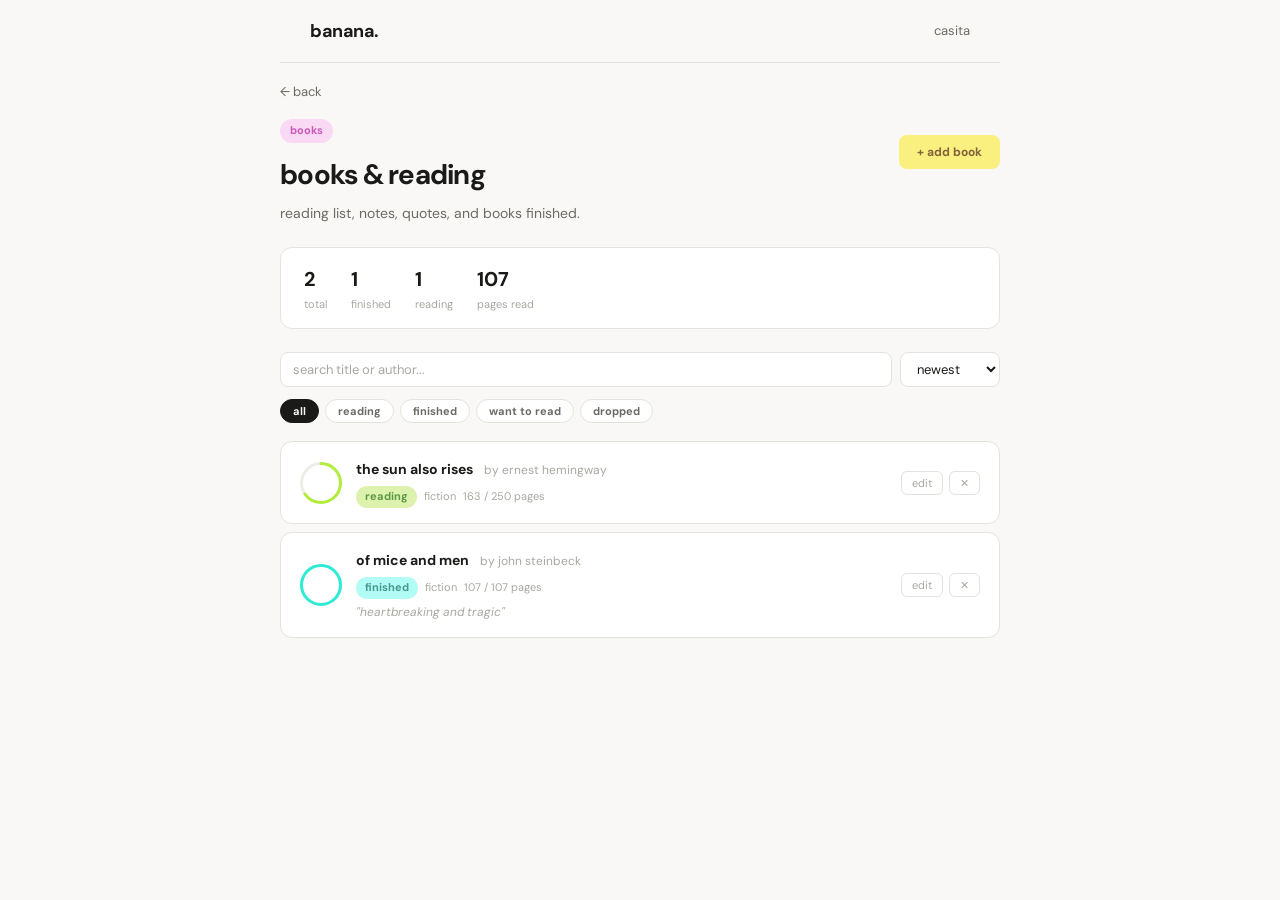
==== commit 8734a6c5: "books.html" ====
--- a/books.html
+++ b/books.html
@@ -45,10 +45,10 @@
     .nav-links { display: flex; gap: 1.5rem; }
     .nav-links a { font-size: 13px; color: var(--text-secondary); text-decoration: none; transition: color .15s; }
     .nav-links a:hover { color: var(--text-primary); }
-    .back-link { display: inline-block; font-size: 13px; color: var(--text-secondary); text-decoration: none; transition: color .15s; margin-bottom: 1.5rem; }
+    .back-link { display: inline-block; font-size: 13px; color: var(--text-secondary); text-decoration: none; transition: color .15s; margin-top: 1.25rem; margin-bottom: 1rem; }
     .back-link:hover { color: var(--text-primary); }
 
-    .page { max-width: 780px; margin: 0 auto; padding: 2.5rem 2rem; }
+    .page { max-width: 780px; margin: 0 auto; padding: 0 2rem 2.5rem; }
 
     .section-header { margin-bottom: 2rem; }
     .section-label {
@@ -198,14 +198,14 @@
 </head>
 <body>
 
+<div class="page">
+
 <nav>
   <a class="nav-logo" href="index.html">banana.</a>
   <div class="nav-links">
     <a href="index.html">casita</a>
   </div>
 </nav>
-
-<div class="page">
 
   <a href="index.html" class="back-link">← back</a>
 
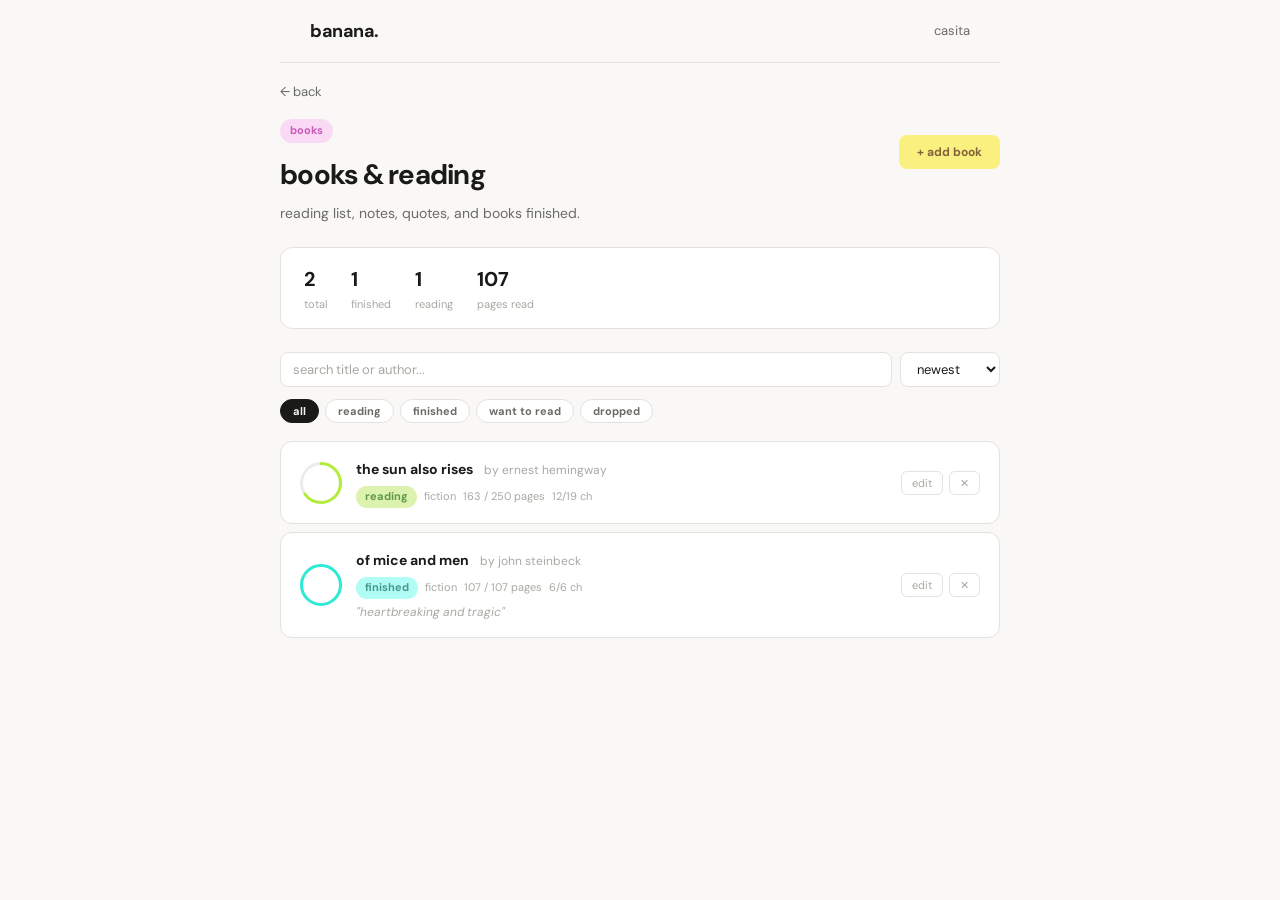
==== commit facae38b: "books.html" ====
--- a/books.html
+++ b/books.html
@@ -23,8 +23,7 @@
       --books-text: #c95bb9;
       --btn-add-bg: #faf07f;
       --btn-add-text: #82643b;
-      
-      /* status colors */
+
       --reading-bg: #dcf2ae; --reading-text: #5e9945;
       --finished-bg: #b1fcf4; --finished-text: #45998f;
       --want-bg: #fad9f5;     --want-text: #c95bb9;
@@ -96,11 +95,18 @@
 
     .book-card {
       background: var(--surface); border: 1px solid var(--border);
-      border-radius: 12px; padding: 1rem 1.25rem;
+      border-radius: 12px;
+      transition: border-color .15s;
+      overflow: hidden;
+    }
+    .book-card:hover { border-color: #c8c6c0; }
+
+    .book-card-top {
+      padding: 1rem 1.25rem;
       display: flex; gap: 14px; align-items: center;
-      transition: border-color .15s, transform .1s;
-    }
-    .book-card:hover { border-color: #c8c6c0; transform: translateY(-1px); }
+      cursor: pointer;
+      user-select: none;
+    }
 
     .ring-bg  { fill: none; stroke: #eeece8; }
     .ring-fill { fill: none; stroke-linecap: round; transition: stroke-dashoffset .5s ease; }
@@ -130,6 +136,46 @@
     }
     .btn-sm:hover { color: var(--text-primary); border-color: #c8c6c0; }
     .btn-sm.del:hover { color: #c0392b; border-color: #c0392b; }
+
+    /* chapter expand area */
+    .chapter-area {
+      display: none;
+      border-top: 1px solid var(--border);
+      padding: 12px 1.25rem 1rem;
+      background: var(--bg);
+    }
+    .chapter-area.open { display: block; }
+
+    .chapter-grid {
+      display: grid;
+      grid-template-columns: repeat(auto-fill, minmax(90px, 1fr));
+      gap: 6px;
+      margin-top: 8px;
+    }
+
+    .chapter-item {
+      display: flex; align-items: center; gap: 6px;
+      font-size: 12px; color: var(--text-secondary);
+      cursor: pointer;
+      padding: 4px 6px;
+      border-radius: 6px;
+      transition: background .1s;
+      user-select: none;
+    }
+    .chapter-item:hover { background: var(--border); }
+    .chapter-item.done { color: var(--text-muted); text-decoration: line-through; }
+
+    .chapter-item input[type="checkbox"] {
+      accent-color: var(--btn-add-text);
+      width: 13px; height: 13px;
+      flex-shrink: 0;
+      cursor: pointer;
+    }
+
+    .chapter-label {
+      font-size: 11px; font-weight: 700; color: var(--text-muted);
+      margin-bottom: 2px;
+    }
 
     .empty { text-align: center; color: var(--text-muted); padding: 50px 0; font-size: 13px; }
 
@@ -193,12 +239,13 @@
       .page { padding: 1.5rem 1.25rem; }
       nav { padding: 1rem 1.25rem; }
       .field-row { grid-template-columns: 1fr; }
+      .chapter-grid { grid-template-columns: repeat(auto-fill, minmax(80px, 1fr)); }
     }
   </style>
 </head>
 <body>
 
-<div class="page">
+<div class="page" style="padding-top:0">
 
 <nav>
   <a class="nav-logo" href="index.html">banana.</a>
@@ -279,9 +326,15 @@
         </select>
       </div>
     </div>
-    <div class="field">
-      <label>total pages</label>
-      <input type="number" id="f-pages" placeholder="e.g. 320" min="0" />
+    <div class="field-row">
+      <div class="field">
+        <label>total pages</label>
+        <input type="number" id="f-pages" placeholder="e.g. 320" min="0" />
+      </div>
+      <div class="field">
+        <label>total chapters</label>
+        <input type="number" id="f-chapters" placeholder="e.g. 12" min="0" />
+      </div>
     </div>
     <div class="field">
       <label id="progress-label">progress — 0%</label>
@@ -303,6 +356,7 @@
 <script>
   const STORAGE_KEY = 'banana-books';
   let books = [], editId = null, activeFilter = 'all', nextId = 1;
+  let expandedId = null;
 
   function load() {
     try {
@@ -312,8 +366,8 @@
         nextId = Math.max(...books.map(b => b.id), 0) + 1;
       } else {
         books = [
-          { id: 1, title: "Of Mice and Men", author: "John Steinbeck", genre: "fiction", status: "finished", progress: 100, totalPages: 107, notes: "heartbreaking and tragic", dateAdded: "2026-01-10" },
-          { id: 2, title: "The Sun Also Rises", author: "Ernest Hemingway", genre: "fiction", status: "reading", progress: 65, totalPages: 250, notes: "", dateAdded: "2026-04-27" },
+          { id: 1, title: "Of Mice and Men", author: "John Steinbeck", genre: "fiction", status: "finished", progress: 100, totalPages: 107, totalChapters: 6, chaptersRead: [0,1,2,3,4,5], notes: "heartbreaking and tragic", dateAdded: "2026-01-10" },
+          { id: 2, title: "The Sun Also Rises", author: "Ernest Hemingway", genre: "fiction", status: "reading", progress: 65, totalPages: 250, totalChapters: 19, chaptersRead: [0,1,2,3,4,5,6,7,8,9,10,11], notes: "", dateAdded: "2026-04-27" },
         ];
         nextId = 3; save();
       }
@@ -343,6 +397,86 @@
 
   function tagClass(s) {
     return { reading:'tag-reading', finished:'tag-finished', 'want to read':'tag-want', dropped:'tag-dropped' }[s] || '';
+  }
+
+  function toggleChapter(bookId, chapterIndex) {
+    const b = books.find(x => x.id === bookId);
+    if (!b) return;
+    if (!b.chaptersRead) b.chaptersRead = [];
+    const idx = b.chaptersRead.indexOf(chapterIndex);
+    if (idx === -1) b.chaptersRead.push(chapterIndex);
+    else b.chaptersRead.splice(idx, 1);
+
+    // auto-update progress from chapters
+    if (b.totalChapters > 0) {
+      b.progress = Math.round((b.chaptersRead.length / b.totalChapters) * 100);
+    }
+
+    save();
+    renderCard(bookId);
+    updateStats();
+  }
+
+  function toggleExpand(bookId) {
+    expandedId = (expandedId === bookId) ? null : bookId;
+    render();
+  }
+
+  function renderCard(bookId) {
+    // re-render just one card in place to avoid losing expand state
+    const b = books.find(x => x.id === bookId);
+    if (!b) return;
+    const el = document.querySelector(`[data-book-id="${bookId}"]`);
+    if (!el) return;
+    el.outerHTML = buildCardHTML(b, true);
+  }
+
+  function buildCardHTML(b, expanded) {
+    const pagesText = b.totalPages > 0
+      ? `${b.status==='finished' ? b.totalPages : Math.round(b.totalPages * b.progress / 100)} / ${b.totalPages} pages`
+      : '';
+    const chaptersRead = b.chaptersRead || [];
+    const hasChapters = b.totalChapters > 0;
+    const chapterSummary = hasChapters ? `${chaptersRead.length}/${b.totalChapters} ch` : '';
+
+    let chaptersHTML = '';
+    if (hasChapters) {
+      const items = Array.from({length: b.totalChapters}, (_,i) => {
+        const done = chaptersRead.includes(i);
+        return `<label class="chapter-item${done?' done':''}" onclick="event.stopPropagation()">
+          <input type="checkbox" ${done?'checked':''} onchange="toggleChapter(${b.id},${i})" />
+          ch ${i+1}
+        </label>`;
+      }).join('');
+      chaptersHTML = `<div class="chapter-area${expanded?' open':''}">
+        <div class="chapter-label">${chaptersRead.length} of ${b.totalChapters} chapters read</div>
+        <div class="chapter-grid">${items}</div>
+      </div>`;
+    }
+
+    return `<div class="book-card" data-book-id="${b.id}">
+      <div class="book-card-top" onclick="toggleExpand(${b.id})">
+        ${ring(b.progress)}
+        <div class="book-info">
+          <div>
+            <span class="book-title">${b.title}</span>
+            ${b.author ? `<span class="book-author">by ${b.author}</span>` : ''}
+          </div>
+          <div class="book-meta">
+            <span class="tag ${tagClass(b.status)}">${b.status}</span>
+            ${b.genre ? `<span class="book-genre">${b.genre}</span>` : ''}
+            ${pagesText ? `<span class="book-pages">${pagesText}</span>` : ''}
+            ${chapterSummary ? `<span class="book-pages">${chapterSummary}</span>` : ''}
+          </div>
+          ${b.notes ? `<div class="book-notes">"${b.notes}"</div>` : ''}
+        </div>
+        <div class="book-actions">
+          <button class="btn-sm" onclick="event.stopPropagation(); openEdit(${b.id})">edit</button>
+          <button class="btn-sm del" onclick="event.stopPropagation(); deleteBook(${b.id})">✕</button>
+        </div>
+      </div>
+      ${chaptersHTML}
+    </div>`;
   }
 
   function render() {
@@ -360,31 +494,12 @@
     const list = document.getElementById('book-list');
     list.innerHTML = visible.length === 0
       ? '<div class="empty">no books here yet.</div>'
-      : visible.map(b => {
-          const pagesText = b.totalPages > 0
-            ? `${b.status==='finished' ? b.totalPages : Math.round(b.totalPages * b.progress / 100)} / ${b.totalPages} pages`
-            : '';
-          return `<div class="book-card">
-            ${ring(b.progress)}
-            <div class="book-info">
-              <div>
-                <span class="book-title">${b.title}</span>
-                ${b.author ? `<span class="book-author">by ${b.author}</span>` : ''}
-              </div>
-              <div class="book-meta">
-                <span class="tag ${tagClass(b.status)}">${b.status}</span>
-                ${b.genre ? `<span class="book-genre">${b.genre}</span>` : ''}
-                ${pagesText ? `<span class="book-pages">${pagesText}</span>` : ''}
-              </div>
-              ${b.notes ? `<div class="book-notes">"${b.notes}"</div>` : ''}
-            </div>
-            <div class="book-actions">
-              <button class="btn-sm" onclick="openEdit(${b.id})">edit</button>
-              <button class="btn-sm del" onclick="deleteBook(${b.id})">✕</button>
-            </div>
-          </div>`;
-        }).join('');
-
+      : visible.map(b => buildCardHTML(b, expandedId === b.id)).join('');
+
+    updateStats();
+  }
+
+  function updateStats() {
     document.getElementById('stat-total').textContent    = books.length;
     document.getElementById('stat-finished').textContent = books.filter(b=>b.status==='finished').length;
     document.getElementById('stat-reading').textContent  = books.filter(b=>b.status==='reading').length;
@@ -400,6 +515,7 @@
     document.getElementById('f-genre').value    = 'fiction';
     document.getElementById('f-status').value   = 'want to read';
     document.getElementById('f-pages').value    = '';
+    document.getElementById('f-chapters').value = '';
     document.getElementById('f-progress').value = 0;
     document.getElementById('progress-label').textContent = 'progress — 0%';
     document.getElementById('f-notes').value    = '';
@@ -417,6 +533,7 @@
     document.getElementById('f-genre').value    = b.genre||'fiction';
     document.getElementById('f-status').value   = b.status;
     document.getElementById('f-pages').value    = b.totalPages||'';
+    document.getElementById('f-chapters').value = b.totalChapters||'';
     document.getElementById('f-progress').value = b.progress||0;
     document.getElementById('progress-label').textContent = 'progress — '+(b.progress||0)+'%';
     document.getElementById('f-notes').value    = b.notes||'';
@@ -429,19 +546,33 @@
   function submitForm() {
     const title = document.getElementById('f-title').value.trim();
     if (!title) { document.getElementById('f-title').focus(); return; }
+    const newChapterCount = parseInt(document.getElementById('f-chapters').value)||0;
+
     const entry = {
       title,
-      author:     document.getElementById('f-author').value.trim(),
-      genre:      document.getElementById('f-genre').value,
-      status:     document.getElementById('f-status').value,
-      totalPages: parseInt(document.getElementById('f-pages').value)||0,
-      progress:   parseInt(document.getElementById('f-progress').value)||0,
-      notes:      document.getElementById('f-notes').value.trim(),
+      author:        document.getElementById('f-author').value.trim(),
+      genre:         document.getElementById('f-genre').value,
+      status:        document.getElementById('f-status').value,
+      totalPages:    parseInt(document.getElementById('f-pages').value)||0,
+      totalChapters: newChapterCount,
+      progress:      parseInt(document.getElementById('f-progress').value)||0,
+      notes:         document.getElementById('f-notes').value.trim(),
     };
+
     if (editId !== null) {
+      const existing = books.find(b => b.id === editId);
+      // if chapter count changed, trim chaptersRead to valid range
+      let chaptersRead = existing.chaptersRead || [];
+      if (newChapterCount !== existing.totalChapters) {
+        chaptersRead = chaptersRead.filter(i => i < newChapterCount);
+        if (newChapterCount > 0) {
+          entry.progress = Math.round((chaptersRead.length / newChapterCount) * 100);
+        }
+      }
+      entry.chaptersRead = chaptersRead;
       books = books.map(b => b.id===editId ? {...b,...entry} : b);
     } else {
-      books.push({...entry, id: nextId++, dateAdded: new Date().toISOString().slice(0,10)});
+      books.push({...entry, chaptersRead: [], id: nextId++, dateAdded: new Date().toISOString().slice(0,10)});
     }
     save(); closeModal(); render();
   }
